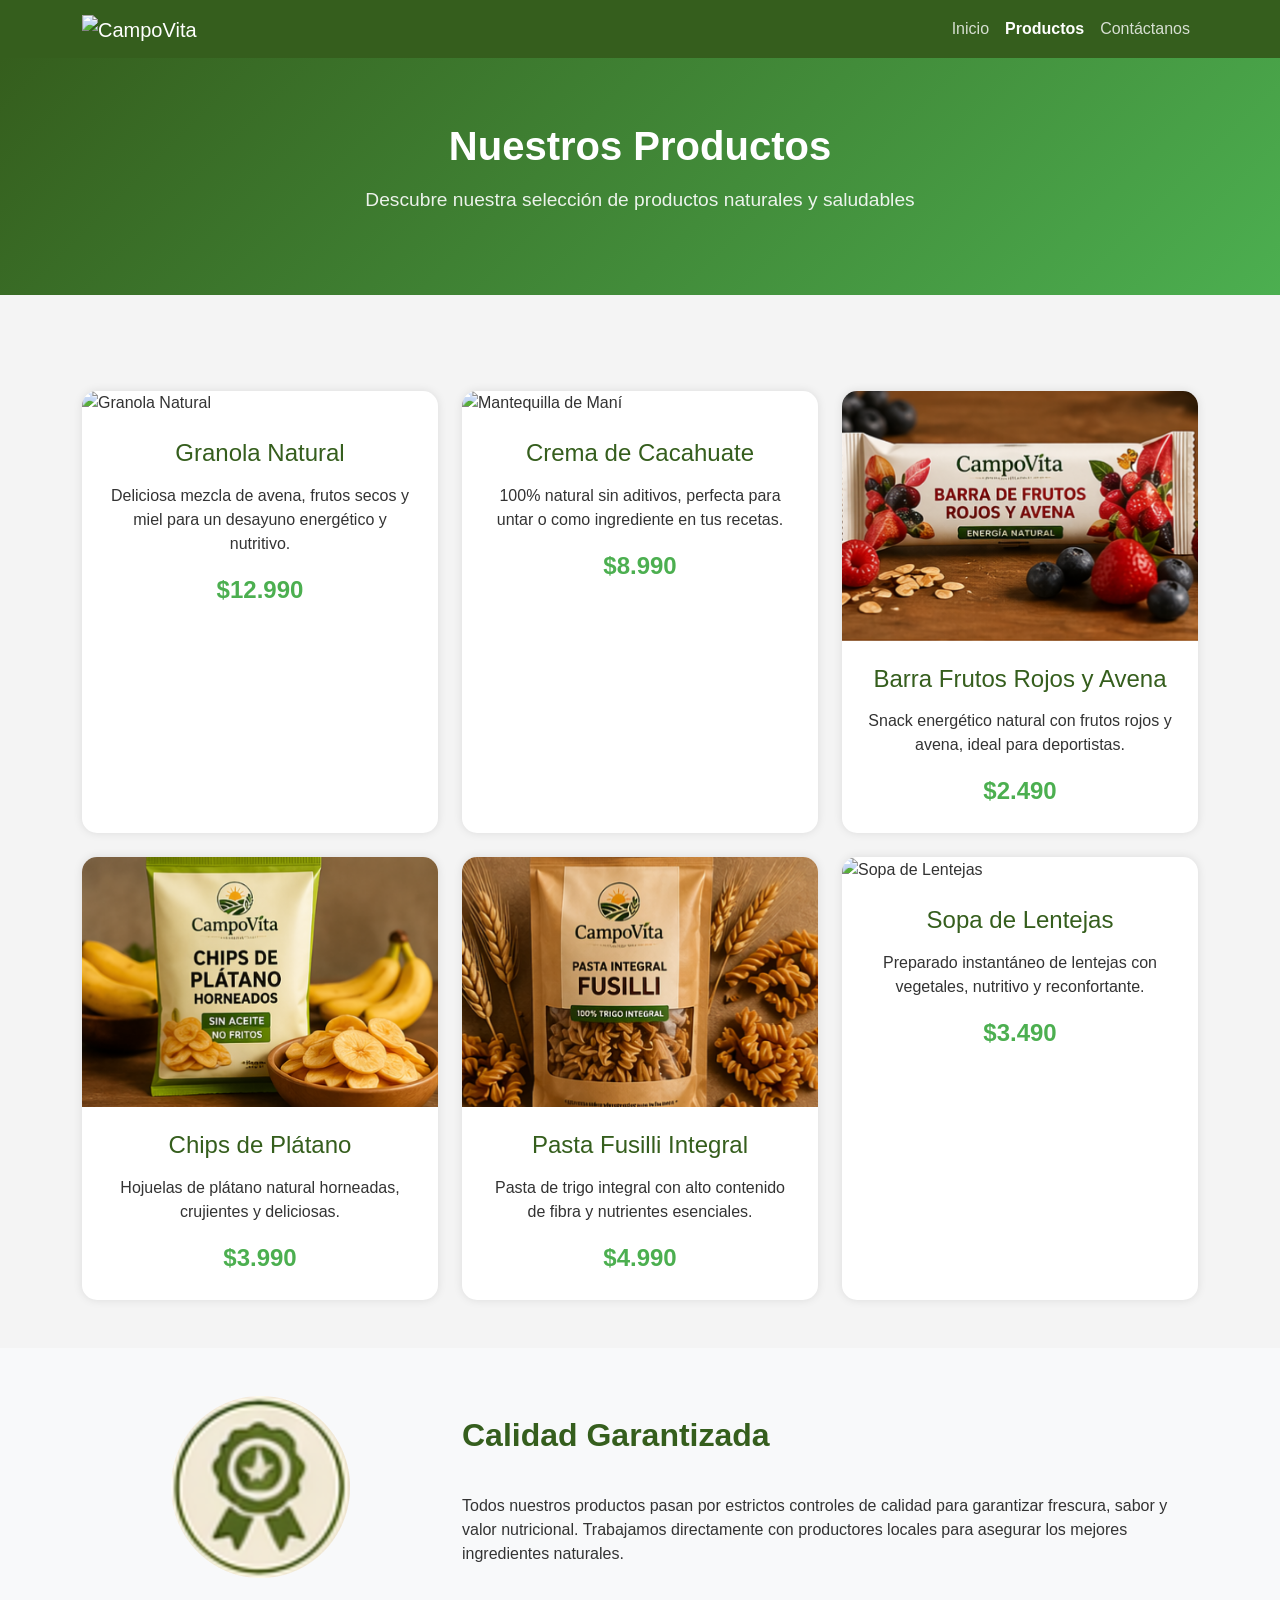
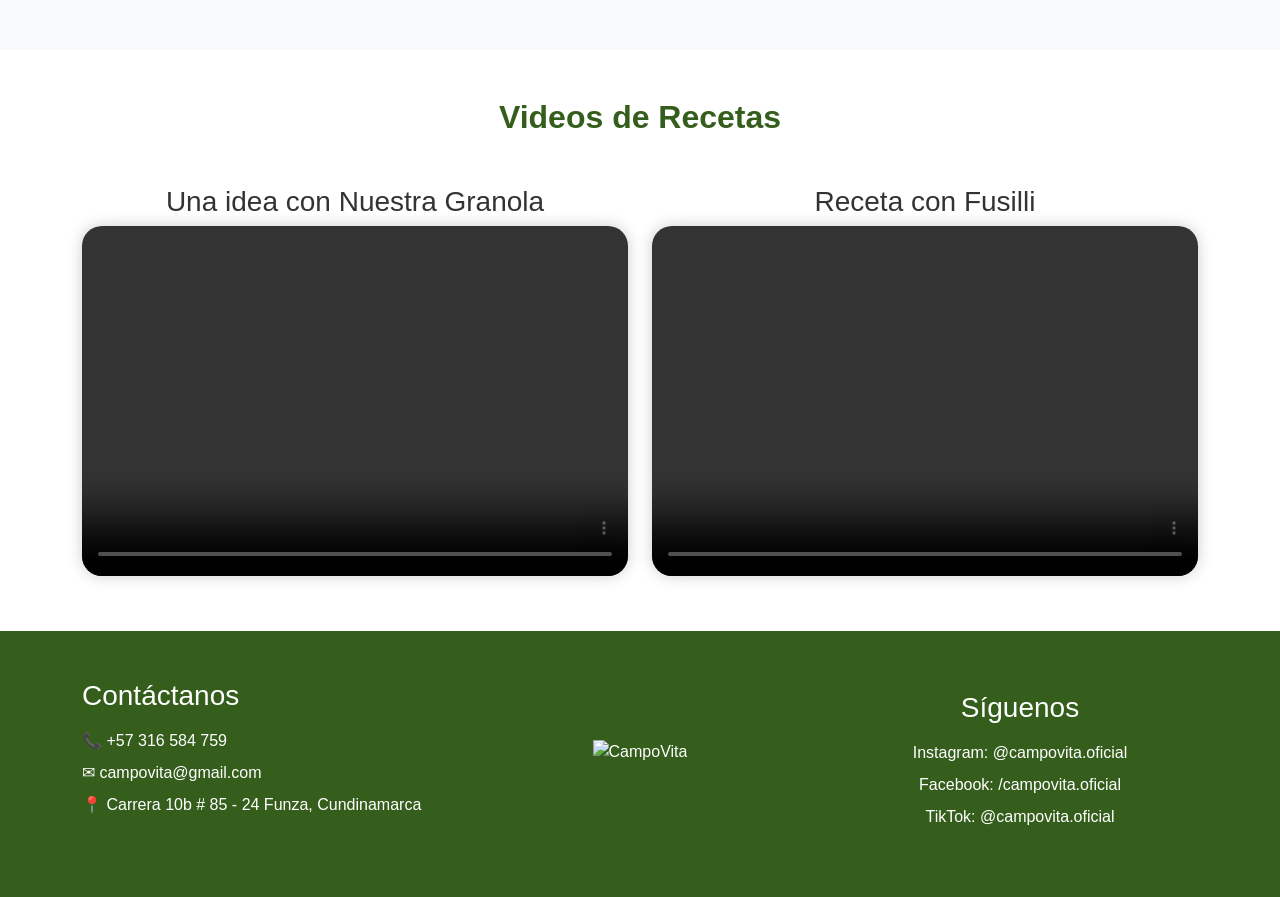
==== productos.html @ fb5f3797 "Add files via upload" ====
<!DOCTYPE html>
<html lang="es">
<head>
    <meta charset="UTF-8">
    <meta name="viewport" content="width=device-width, initial-scale=1.0">
    <title>Productos - CampoVita</title>
    
    <link rel="stylesheet" href="css/bootstrap.min.css">
    
    <link rel="stylesheet" href="css/styles.css">
</head>
<body>
    <nav class="navbar navbar-expand-lg navbar-dark">
        <div class="container">
            <a class="navbar-brand" href="index.html">
                <img src="img/logo.png" alt="CampoVita">
            </a>

            <button class="navbar-toggler" type="button" data-bs-toggle="collapse" data-bs-target="#menu">
                <span class="navbar-toggler-icon"></span>
            </button>

            <div class="collapse navbar-collapse" id="menu">
                <ul class="navbar-nav ms-auto">
                    <li class="nav-item">
                        <a class="nav-link" href="index.html">Inicio</a>
                    </li>
                    <li class="nav-item">
                        <a class="nav-link active" href="productos.html">Productos</a>
                    </li>
                    <li class="nav-item">
                        <a class="nav-link" href="contactanos.html">Contáctanos</a>
                    </li>
                </ul>
            </div>
        </div>
    </nav>

    <main>
        <section class="page-header">
            <div class="container">
                <h1>Nuestros Productos</h1>
                <p>Descubre nuestra selección de productos naturales y saludables</p>
            </div>
        </section>

        <section class="py-5">
            <div class="container">
                <div class="row g-4">
                    <div class="col-md-6 col-lg-4">
                        <div class="product-card">
                            <img src="img/GRANOLA.png" alt="Granola Natural">
                            <div class="product-info">
                                <h4>Granola Natural</h4>
                                <p>Deliciosa mezcla de avena, frutos secos y miel para un desayuno energético y nutritivo.</p>
                                <div class="product-price">$12.990</div>
                            </div>
                        </div>
                    </div>

                    <div class="col-md-6 col-lg-4">
                        <div class="product-card">
                            <img src="img/MANTEQUILLA DE MANI.png" alt="Mantequilla de Maní">
                            <div class="product-info">
                                <h4>Crema de Cacahuate</h4>
                                <p>100% natural sin aditivos, perfecta para untar o como ingrediente en tus recetas.</p>
                                <div class="product-price">$8.990</div>
                            </div>
                        </div>
                    </div>

                    <div class="col-md-6 col-lg-4">
                        <div class="product-card">
                            <img src="img/BARRA DE FRUTOS ROJOS Y AVENA.PNG" alt="Barra de Frutos Rojos">
                            <div class="product-info">
                                <h4>Barra Frutos Rojos y Avena</h4>
                                <p>Snack energético natural con frutos rojos y avena, ideal para deportistas.</p>
                                <div class="product-price">$2.490</div>
                            </div>
                        </div>
                    </div>

                    <div class="col-md-6 col-lg-4">
                        <div class="product-card">
                            <img src="img/CHIPS PLATANO.PNG" alt="Chips de Plátano">
                            <div class="product-info">
                                <h4>Chips de Plátano</h4>
                                <p>Hojuelas de plátano natural horneadas, crujientes y deliciosas.</p>
                                <div class="product-price">$3.990</div>
                            </div>
                        </div>
                    </div>

                    <div class="col-md-6 col-lg-4">
                        <div class="product-card">
                            <img src="img/FUSILLI.PNG" alt="Fusilli">
                            <div class="product-info">
                                <h4>Pasta Fusilli Integral</h4>
                                <p>Pasta de trigo integral con alto contenido de fibra y nutrientes esenciales.</p>
                                <div class="product-price">$4.990</div>
                            </div>
                        </div>
                    </div>

                    <div class="col-md-6 col-lg-4">
                        <div class="product-card">
                            <img src="img/SOPA DE LENTEJAS.PNG" alt="Sopa de Lentejas">
                            <div class="product-info">
                                <h4>Sopa de Lentejas</h4>
                                <p>Preparado instantáneo de lentejas con vegetales, nutritivo y reconfortante.</p>
                                <div class="product-price">$3.490</div>
                            </div>
                        </div>
                    </div>
                </div>
            </div>
        </section>

        <section class="py-5 bg-light">
            <div class="container">
                <div class="row align-items-center">
                    <div class="col-md-4 text-center mb-4">
                        <img src="img/calidad garantizada.png" alt="Calidad Garantizada" class="img-fluid" style="max-width: 200px;">
                    </div>
                    <div class="col-md-8">
                        <h2 class="section-title text-start">Calidad Garantizada</h2>
                        <p>Todos nuestros productos pasan por estrictos controles de calidad para garantizar frescura, sabor y valor nutricional. Trabajamos directamente con productores locales para asegurar los mejores ingredientes naturales.</p>
                    </div>
                </div>
            </div>
        </section>
<section class="py-5 video-section">
    <div class="container text-center">
        <h2 class="section-title mb-5">
            Videos de Recetas
        </h2>

        <div class="row g-4">
            <div class="col-md-6">
                <h3>Una idea con Nuestra Granola</h3>
                <video controls class="video-receta">
                    <source src="img/granola.mp4" type="video/mp4">
                </video>
            </div>

            <div class="col-md-6">
                <h3>Receta con Fusilli</h3>
                <video controls class="video-receta">
                    <source src="img/video receta con fusilli.mp4" type="video/mp4">
                </video>       
            </div>
        </div>
    </div>
</section>

    </main>

    <footer class="py-5">
        <div class="container">
            <div class="row align-items-center">
                <div class="col-md-4 mb-4">
                    <h3>Contáctanos</h3>
                  <p>
                        📞 +57 316 584 759
                    </p>

                    <p>
                        ✉ campovita@gmail.com
                    </p>

                    <p>
                        📍 Carrera 10b # 85 - 24 Funza, Cundinamarca
                    </p>
                </div>

                <div class="col-md-4 text-center mb-4">
                    <img src="img/LOGO MONOCROMATICO.png" alt="CampoVita">
                </div>

                <div class="col-md-4 text-center">
                    <h3>Síguenos</h3>
                    <p>Instagram: @campovita.oficial</p>
                    <p>Facebook: /campovita.oficial</p>
                    <p>TikTok: @campovita.oficial</p>
                </div>
            </div>
        </div>
    </footer>

    <script src="js/bootstrap.min.js"></script>
</body>
</html>
---- css/styles.css ----
body {
    font-family: Arial, Helvetica, sans-serif;
    background-color: #f4f4f4;
    color: #333;
    margin: 0;
    padding: 0;
}

.navbar {
    background-color: #355E1D !important;
}

.navbar-brand img {
    width: 180px;
}

.nav-link {
    color: rgba(255, 255, 255, 0.8) !important;
    transition: color 0.3s ease;
}

.nav-link:hover,
.nav-link.active {
    color: white !important;
    font-weight: bold;
}

.hero {
    background: url('../img/fondo 1_PAG PRINCIPAL.PNG') center/cover no-repeat;
    min-height: 90vh;
    display: flex;
    align-items: center;
    color: white;
    text-align: center;
    position: relative;
}

.hero::before {
    content: "";
    position: absolute;
    width: 100%;
    height: 100%;
    background: rgba(0,0,0,0.45);
    top: 0;
    left: 0;
}

.hero-content {
    position: relative;
    z-index: 2;
}

.section-title {
    color: #355E1D;
    font-weight: bold;
    margin-bottom: 40px;
    text-align: center;
}

.page-header {
    background: linear-gradient(135deg, #355E1D, #4CAF50);
    color: white;
    text-align: center;
    padding: 4rem 0;
    margin-bottom: 3rem;
}

.page-header h1 {
    font-size: 2.5rem;
    font-weight: bold;
    margin-bottom: 1rem;
}

.page-header p {
    font-size: 1.2rem;
    opacity: 0.9;
}

.icon-card,
.product-card,
.contact-form,
.contact-info,
.map-placeholder {
    background: white;
    border-radius: 15px;
    box-shadow: 0 0 10px rgba(0,0,0,0.1);
    transition: all 0.3s ease;
}

.icon-card {
    padding: 20px;
    height: 100%;
    text-align: center;
}

.icon-card:hover {
    transform: translateY(-5px);
    box-shadow: 0 0 15px rgba(0,0,0,0.2);
}

.icon-card img {
    width: 70px;
    margin-bottom: 15px;
}

.product-card {
    overflow: hidden;
    height: 100%;
}

.product-card:hover {
    transform: scale(1.03);
    box-shadow: 0 0 15px rgba(0,0,0,0.2);
}

.product-card img {
    height: 250px;
    object-fit: cover;
    width: 100%;
}

.product-info {
    padding: 1.5rem;
    text-align: center;
}

.product-info h4 {
    color: #355E1D;
    margin-bottom: 1rem;
}

.product-price {
    font-size: 1.5rem;
    font-weight: bold;
    color: #4CAF50;
    margin-top: 1rem;
}

.banner {
    background: url('../img/fondo 2_PAGINA PRINCIPAL.PNG') center/cover no-repeat;
    min-height: 400px;
    display: flex;
    align-items: center;
    color: white;
    text-align: center;
    position: relative;
}

.banner::before {
    content: "";
    position: absolute;
    width: 100%;
    height: 100%;
    background: rgba(0,0,0,0.4);
    top: 0;
    left: 0;
}

.banner-content {
    position: relative;
    z-index: 2;
}

.banner h2 {
    font-weight: bold;
    text-shadow: 2px 2px 4px rgba(0,0,0,0.7);
}

.video-section {
    background: white;
}

video,
.video-receta {
    border-radius: 20px;
    box-shadow: 0 0 15px rgba(0,0,0,0.2);
    max-width: 100%;
}

.video-receta {
    width: 100%;
    height: 350px;
    object-fit: cover;
}

.mission-vision img {
    width: 100%;
    border-radius: 15px;
    max-height: 200px;
    object-fit: cover;
}

.mission-box,
.vision-box {
    padding: 25px;
    border-radius: 15px;
    box-shadow: 0 0 10px rgba(0,0,0,0.1);
    height: 100%;
    background: white;
}

.mission-box h3,
.vision-box h3 {
    color: #355E1D;
    margin-bottom: 1rem;
}

.contact-form {
    padding: 2rem;
}

.form-group {
    margin-bottom: 1.5rem;
}

.form-group label {
    display: block;
    margin-bottom: 0.5rem;
    font-weight: 500;
    color: #333;
}

.form-group input,
.form-group textarea {
    width: 100%;
    padding: 0.75rem;
    border: 2px solid #ddd;
    border-radius: 8px;
    font-size: 1rem;
    transition: border-color 0.3s ease;
}

.form-group input:focus,
.form-group textarea:focus {
    outline: none;
    border-color: #355E1D;
}

.submit-btn {
    background: linear-gradient(135deg, #355E1D, #4CAF50);
    color: white;
    padding: 1rem 2rem;
    border: none;
    border-radius: 8px;
    font-size: 1.1rem;
    cursor: pointer;
    transition: all 0.3s ease;
    width: 100%;
}

.submit-btn:hover {
    transform: translateY(-2px);
    box-shadow: 0 0 10px rgba(0,0,0,0.1);
}

.contact-info {
    padding: 2rem;
    height: 100%;
}

.contact-item {
    margin-bottom: 2rem;
}

.contact-item h3 {
    color: #355E1D;
    margin-bottom: 0.5rem;
}

.contact-item p {
    color: #333;
    line-height: 1.6;
}

.map-section {
    background-color: #f4f4f4;
    padding: 4rem 0;
    text-align: center;
}

.map-placeholder {
    padding: 2rem;
}

.map-placeholder img {
    width: 100%;
    max-height: 400px;
    object-fit: cover;
    border-radius: 15px;
    margin-bottom: 1rem;
}

footer {
    background-color: #355E1D;
    color: white;
}

footer img {
    width: 180px;
}

footer h3 {
    color: white;
    margin-bottom: 1rem;
}

footer p {
    margin-bottom: 0.5rem;
}

.social-icons img {
    width: 35px;
    margin-right: 10px;
    transition: transform 0.3s ease;
}

.social-icons img:hover {
    transform: scale(1.1);
}

@media (max-width: 768px) {
    .hero h1 {
        font-size: 2.5rem;
    }
    
    .hero p {
        font-size: 1.2rem;
    }
    
    .page-header h1 {
        font-size: 2rem;
    }
    
    .product-card img {
        height: 200px;
    }
    
    .mission-box,
    .vision-box {
        margin-bottom: 1rem;
    }
}

@media (max-width: 480px) {
    .hero h1 {
        font-size: 2rem;
    }
    
    .page-header {
        padding: 2rem 0;
    }
    
    .page-header h1 {
        font-size: 1.8rem;
    }
    
    .section-title {
        font-size: 1.5rem;
    }
    
    .icon-card img {
        width: 50px;
    }
    
    .product-card img {
        height: 180px;
    }
}

.text-primary-custom {
    color: #355E1D !important;
}

.bg-primary-custom {
    background-color: #355E1D !important;
}

.btn-primary-custom {
    background: linear-gradient(135deg, #355E1D, #4CAF50);
    border: none;
    color: white;
    padding: 0.75rem 1.5rem;
    border-radius: 8px;
    transition: all 0.3s ease;
}

.btn-primary-custom:hover {
    transform: translateY(-2px);
    box-shadow: 0 0 10px rgba(0,0,0,0.1);
}
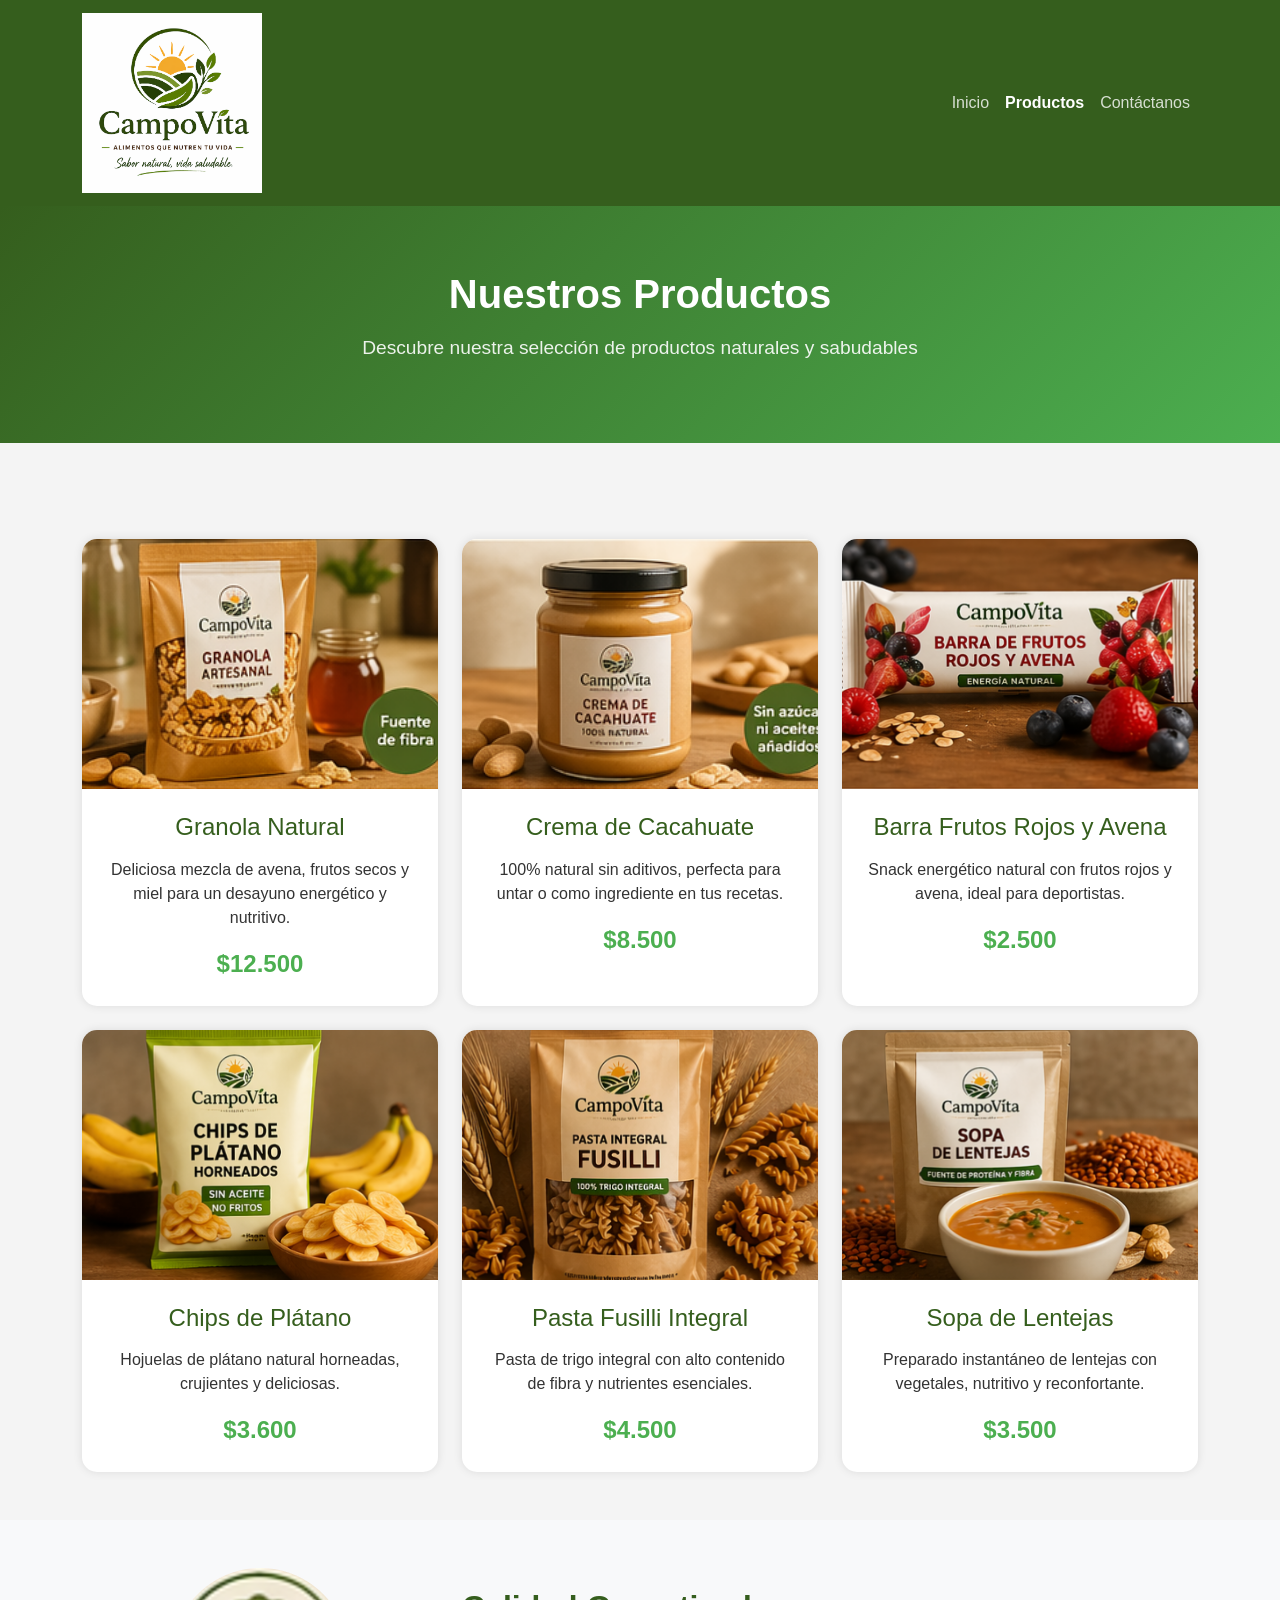
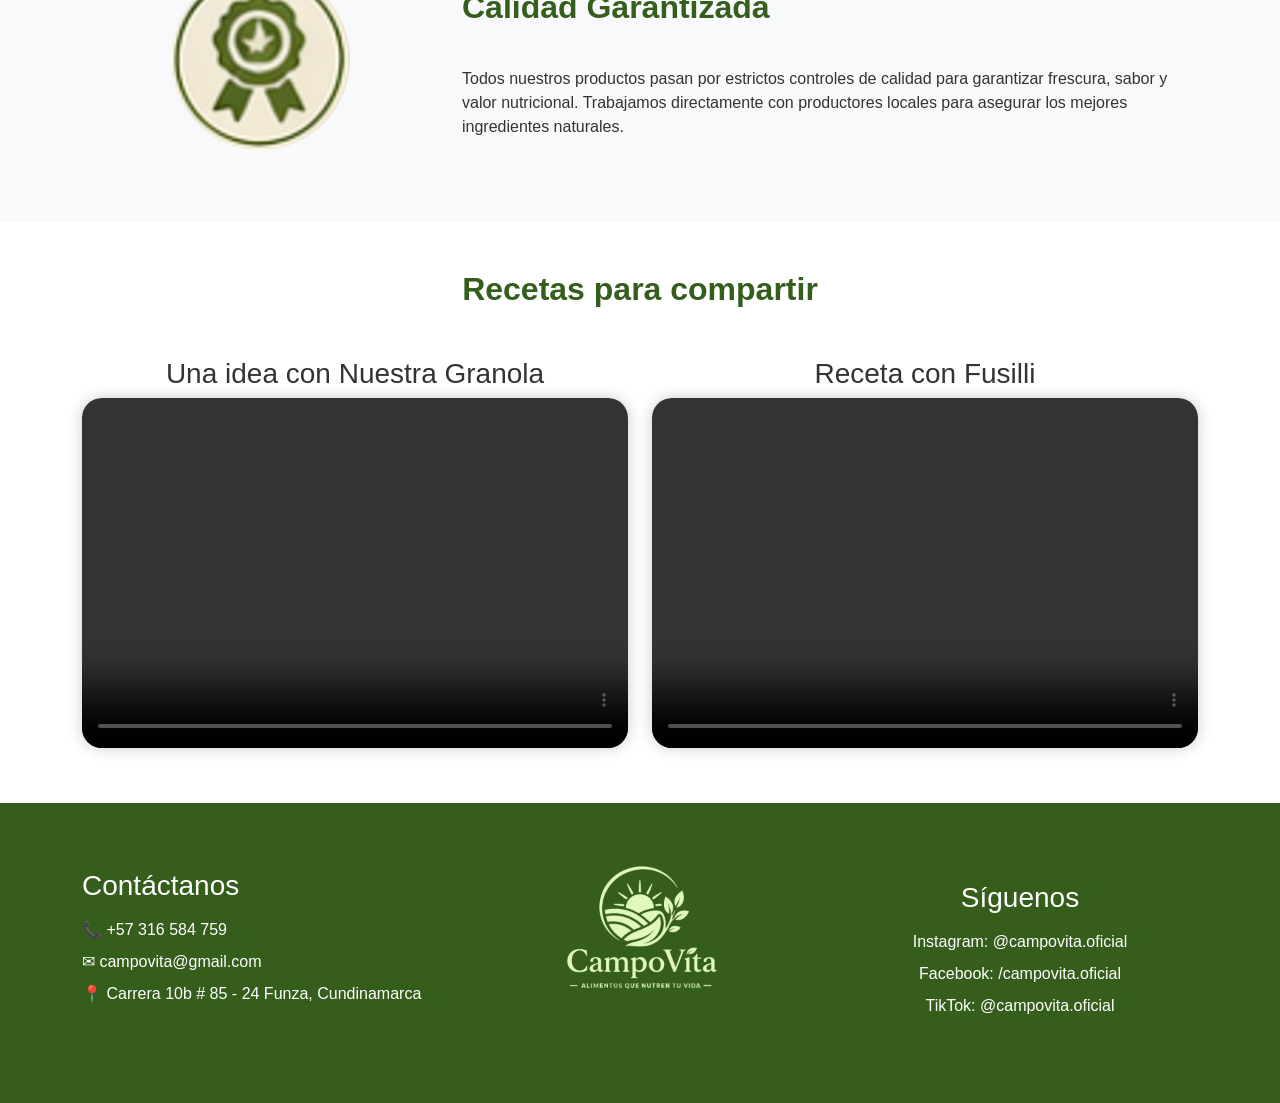
==== commit d9fe4dff: "Update productos.html" ====
--- a/productos.html
+++ b/productos.html
@@ -40,7 +40,7 @@
         <section class="page-header">
             <div class="container">
                 <h1>Nuestros Productos</h1>
-                <p>Descubre nuestra selección de productos naturales y saludables</p>
+                <p>Descubre nuestra selección de productos naturales y sabudables</p>
             </div>
         </section>
 
@@ -53,7 +53,7 @@
                             <div class="product-info">
                                 <h4>Granola Natural</h4>
                                 <p>Deliciosa mezcla de avena, frutos secos y miel para un desayuno energético y nutritivo.</p>
-                                <div class="product-price">$12.990</div>
+                                <div class="product-price">$12.500</div>
                             </div>
                         </div>
                     </div>
@@ -64,7 +64,7 @@
                             <div class="product-info">
                                 <h4>Crema de Cacahuate</h4>
                                 <p>100% natural sin aditivos, perfecta para untar o como ingrediente en tus recetas.</p>
-                                <div class="product-price">$8.990</div>
+                                <div class="product-price">$8.500</div>
                             </div>
                         </div>
                     </div>
@@ -75,7 +75,7 @@
                             <div class="product-info">
                                 <h4>Barra Frutos Rojos y Avena</h4>
                                 <p>Snack energético natural con frutos rojos y avena, ideal para deportistas.</p>
-                                <div class="product-price">$2.490</div>
+                                <div class="product-price">$2.500</div>
                             </div>
                         </div>
                     </div>
@@ -86,7 +86,7 @@
                             <div class="product-info">
                                 <h4>Chips de Plátano</h4>
                                 <p>Hojuelas de plátano natural horneadas, crujientes y deliciosas.</p>
-                                <div class="product-price">$3.990</div>
+                                <div class="product-price">$3.600</div>
                             </div>
                         </div>
                     </div>
@@ -97,7 +97,7 @@
                             <div class="product-info">
                                 <h4>Pasta Fusilli Integral</h4>
                                 <p>Pasta de trigo integral con alto contenido de fibra y nutrientes esenciales.</p>
-                                <div class="product-price">$4.990</div>
+                                <div class="product-price">$4.500</div>
                             </div>
                         </div>
                     </div>
@@ -108,7 +108,7 @@
                             <div class="product-info">
                                 <h4>Sopa de Lentejas</h4>
                                 <p>Preparado instantáneo de lentejas con vegetales, nutritivo y reconfortante.</p>
-                                <div class="product-price">$3.490</div>
+                                <div class="product-price">$3.500</div>
                             </div>
                         </div>
                     </div>
@@ -132,7 +132,7 @@
 <section class="py-5 video-section">
     <div class="container text-center">
         <h2 class="section-title mb-5">
-            Videos de Recetas
+            Recetas para compartir
         </h2>
 
         <div class="row g-4">
